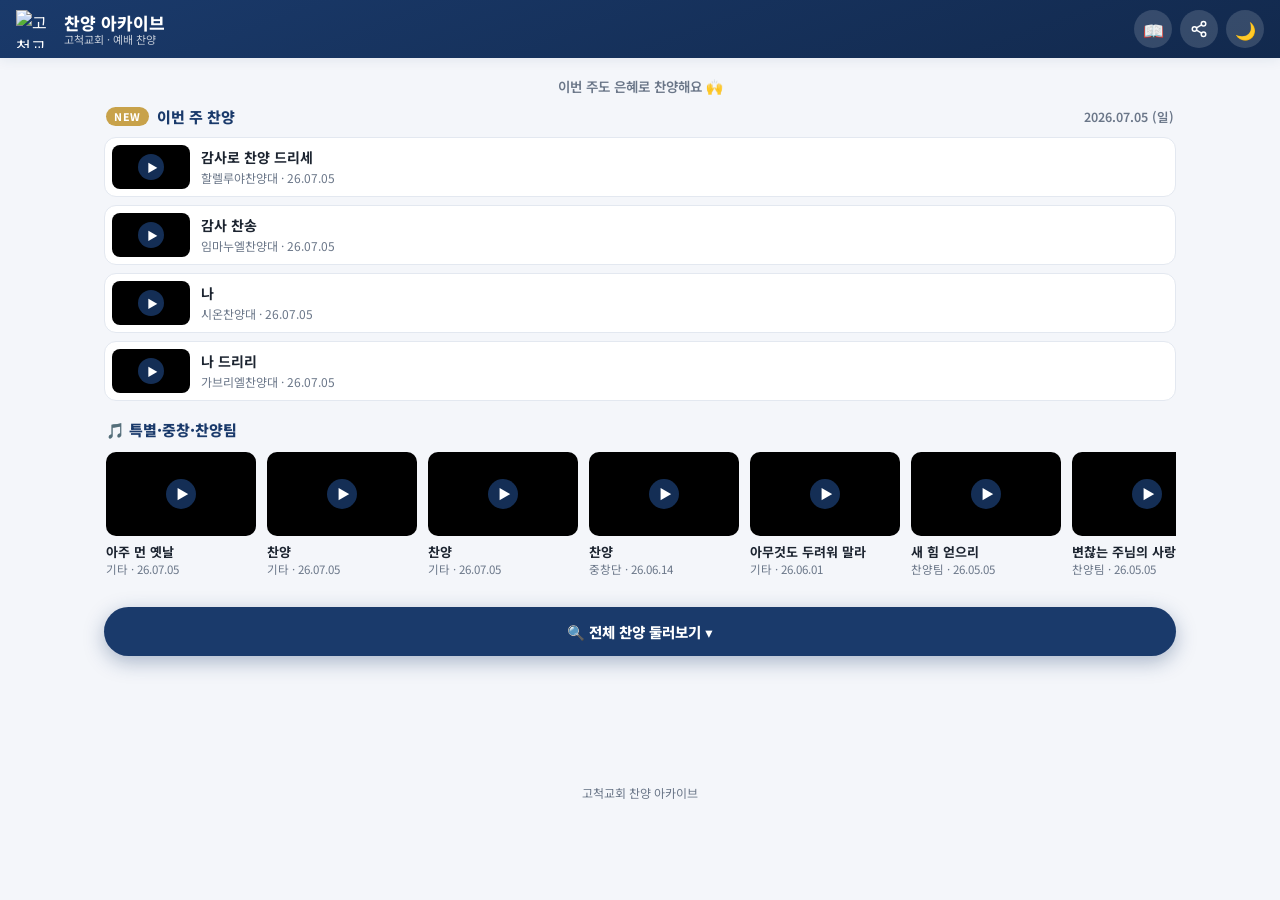
==== index.html @ 4b37e07a "찬양앱 아이콘 배경 연보라(#E5D9F5) 적용: 마크 유지+배경만 채움, 512/192, 링크 v=3" ====
<!DOCTYPE html>
<html lang="ko">
<head>
  <meta charset="UTF-8" />
  <meta name="viewport" content="width=device-width, initial-scale=1.0, viewport-fit=cover" />
  <script>
    (function () {
      try { if (localStorage.getItem("theme") === "dark") document.documentElement.classList.add("dark"); } catch (e) {}
    })();
  </script>
  <title>고척교회 찬양 아카이브</title>
  <meta name="description" content="고척교회 주일 예배 찬양 영상 아카이브 — 10년의 찬양을 한 곳에서" />

  <link rel="icon" href="favicon.png?v=3" />
  <link rel="apple-touch-icon" href="favicon.png?v=3" />
  <link rel="manifest" href="manifest.json?v=3" />
  <meta name="theme-color" content="#1a3a6b" />
  <meta name="mobile-web-app-capable" content="yes" />
  <meta name="apple-mobile-web-app-capable" content="yes" />
  <meta name="apple-mobile-web-app-title" content="찬양아카이브" />

  <meta property="og:type" content="website" />
  <meta property="og:title" content="찬양 아카이브 | 오직 성경, 말씀이 답이다!" />
  <meta property="og:description" content="주의 말씀은 내 발에 등이요 내 길에 빛이니이다" />
  <meta property="og:image" content="https://worship.onlybible.kr/og-cover.png?v=2" />
  <meta property="og:image:secure_url" content="https://worship.onlybible.kr/og-cover.png?v=2" />
  <meta property="og:image:type" content="image/png" />
  <meta property="og:image:width" content="1200" />
  <meta property="og:image:height" content="630" />
  <meta property="og:image:alt" content="고척교회 찬양 아카이브" />
  <meta property="og:url" content="https://worship.onlybible.kr/" />
  <meta property="og:site_name" content="고척교회 찬양 아카이브" />
  <meta name="twitter:card" content="summary_large_image" />

  <link rel="preconnect" href="https://fonts.googleapis.com" />
  <link href="https://fonts.googleapis.com/css2?family=Gowun+Batang:wght@400;700&family=Noto+Sans+KR:wght@300;400;500;700;800&display=swap" rel="stylesheet" />
  <link rel="stylesheet" href="style.css?v=20260708f" />
</head>
<body>
  <div id="splash">
    <div class="splash-inner">
      <img id="splash-logo" src="https://summer.onlybible.kr/logo3.png" alt="고척교회" />
      <div class="splash-title">고척교회 찬양 아카이브</div>
      <div class="splash-sub">오직 성경, 말씀이 답이다!</div>
      <div class="splash-ver">v1.52</div>
    </div>
  </div>
  <script>
    window.hideSplash = function () {
      var s = document.getElementById("splash");
      if (!s) return;
      s.classList.add("hide");
      setTimeout(function () { if (s && s.parentNode) s.parentNode.removeChild(s); }, 400);
    };
    setTimeout(window.hideSplash, 6000);
  </script>

  <header class="topbar">
    <div class="brand">
      <img src="https://summer.onlybible.kr/logo3.png" alt="고척교회" />
      <div class="brand-txt">
        <b>찬양 아카이브</b>
        <span>고척교회 · 예배 찬양</span>
      </div>
    </div>
    <div class="topbar-actions">
      <button id="goto-memorize" class="icon-btn" aria-label="성경말씀 암송으로 가기" title="성경말씀 암송으로 가기">📖</button>
      <button id="share-btn" class="icon-btn" aria-label="성경암송 앱 공유하기" title="성경말씀 암송 앱 공유하기">
        <svg width="18" height="18" viewBox="0 0 24 24" fill="none" stroke="currentColor" stroke-width="2" stroke-linecap="round" stroke-linejoin="round" aria-hidden="true">
          <circle cx="18" cy="5" r="3"></circle><circle cx="6" cy="12" r="3"></circle><circle cx="18" cy="19" r="3"></circle>
          <line x1="8.6" y1="13.5" x2="15.4" y2="17.5"></line><line x1="15.4" y1="6.5" x2="8.6" y2="10.5"></line>
        </svg>
      </button>
      <button id="theme-toggle" class="icon-btn" aria-label="야간 모드">🌙</button>
    </div>
  </header>

  <main id="app">
    <div id="home"></div>
    <button id="browse-toggle" class="browse-toggle">🔍 전체 찬양 둘러보기 ▾</button>
    <div id="browse" hidden>
      <div id="controls"></div>
      <div id="count" class="count-line"></div>
      <div id="grid" class="grid">
        <p class="loading">불러오는 중…</p>
      </div>
    </div>
  </main>

  <div id="player-modal" class="modal" hidden>
    <div class="modal-bg" data-close></div>
    <div class="modal-box">
      <button class="modal-x" data-close aria-label="닫기">✕</button>
      <div class="yt-wrap"><div class="yt-frame"><div id="yt-player"></div></div></div>
      <div class="pl-meta">
        <h3 id="pl-title">—</h3>
        <p id="pl-sub"></p>
      </div>
      <div class="pl-controls">
        <div class="pl-toggles">
          <button id="pl-repeat" class="pl-tog" aria-pressed="false">🔁 반복</button>
          <button id="pl-shuffle" class="pl-tog" aria-pressed="false">🔀 셔플</button>
        </div>
        <div class="pl-nav">
          <button id="pl-prev" class="pl-btn">⏮ 이전</button>
          <button id="pl-next" class="pl-btn">다음 ⏭</button>
        </div>
      </div>
    </div>
  </div>

  <footer class="foot">고척교회 찬양 아카이브</footer>

  <script>
    (function () {
      var btn = document.getElementById("theme-toggle");
      function sync() { btn.textContent = document.documentElement.classList.contains("dark") ? "☀️" : "🌙"; }
      btn.addEventListener("click", function () {
        var dark = document.documentElement.classList.toggle("dark");
        try { localStorage.setItem("theme", dark ? "dark" : "light"); } catch (e) {}
        sync();
      });
      sync();

      // 공유하기
      function toast(msg) {
        var t = document.createElement("div");
        t.className = "share-toast";
        t.textContent = msg;
        document.body.appendChild(t);
        requestAnimationFrame(function () { t.classList.add("show"); });
        setTimeout(function () { t.classList.remove("show"); setTimeout(function () { t.remove(); }, 300); }, 2000);
      }
      var goMem = document.getElementById("goto-memorize");
      if (goMem) goMem.addEventListener("click", function () { location.href = "https://gocheok.onlybible.kr/"; });
      var shareBtn = document.getElementById("share-btn");
      if (shareBtn) shareBtn.addEventListener("click", function () {
        var url = "https://gocheok.onlybible.kr/";
        var data = { title: "고척교회 성경말씀 암송", text: "말씀을 마음에 새겨요 — 함께 성경암송! 📖", url: url };
        if (navigator.share) {
          navigator.share(data).catch(function () {});
        } else if (navigator.clipboard && navigator.clipboard.writeText) {
          navigator.clipboard.writeText(url).then(function () { toast("링크가 복사되었어요! 📋"); }).catch(function () { window.prompt("이 링크를 복사하세요", url); });
        } else {
          window.prompt("이 링크를 복사하세요", url);
        }
      });
    })();
  </script>
  <script src="js/config.js?v=20260708f"></script>
  <script src="js/api.js?v=20260708f"></script>
  <script src="app.js?v=20260708f"></script>
</body>
</html>
---- style.css ----
/* 고척교회 찬양 아카이브 */
:root {
  --navy: #1a3a6b;
  --navy-d: #12294d;
  --gold: #c8a24a;
  --bg: #f4f6fa;
  --card: #ffffff;
  --ink: #1c2430;
  --sub: #6a7688;
  --line: #e3e8f0;
  --shadow: 0 2px 12px rgba(26, 58, 107, .08);
}
html.dark {
  --bg: #0f141c;
  --card: #182230;
  --ink: #e8edf5;
  --sub: #93a1b5;
  --line: #26313f;
  --shadow: 0 2px 12px rgba(0, 0, 0, .35);
}
* { box-sizing: border-box; margin: 0; padding: 0; }
html { overflow-x: hidden; }  /* 가로 넘침 방지 — body가 아닌 html에(삼성 sticky 헤더 안전) */
body {
  font-family: "Noto Sans KR", system-ui, sans-serif;
  background: var(--bg); color: var(--ink);
  -webkit-text-size-adjust: 100%;
  width: 100%; max-width: 100%;
}
img { max-width: 100%; display: block; }
button { font-family: inherit; cursor: pointer; }

/* ---------- 스플래시 ---------- */
#splash {
  position: fixed; inset: 0; z-index: 999;
  display: flex; align-items: center; justify-content: center;
  background: linear-gradient(160deg, var(--navy), var(--navy-d));
  transition: opacity .4s;
}
#splash.hide { opacity: 0; pointer-events: none; }
.splash-inner { text-align: center; color: #fff; }
/* 로고만 흰 배경(액자) 위에 */
#splash-logo {
  box-sizing: content-box; width: 84px; height: auto; padding: 16px; margin: 0 auto 20px;
  background: #fff; border-radius: 22px; box-shadow: 0 8px 24px rgba(0,0,0,.28);
  animation: pulse 2.4s ease-in-out infinite;
}
@keyframes pulse { 0%,100% { transform: scale(1); } 50% { transform: scale(1.07); } }
@media (prefers-reduced-motion: reduce) { #splash-logo { animation: none; } }
.splash-title { font-size: 20px; font-weight: 800; letter-spacing: .5px; }
.splash-sub { margin-top: 8px; font-size: 13px; opacity: .85; }
.splash-ver { margin-top: 22px; font-size: 11px; opacity: .5; }

/* ---------- 상단바 ---------- */
.topbar {
  position: sticky; top: 0; z-index: 40;
  display: flex; align-items: center; justify-content: space-between;
  gap: 12px; padding: 10px 16px;
  background: linear-gradient(160deg, var(--navy), var(--navy-d));
  color: #fff; box-shadow: var(--shadow);
}
.brand { display: flex; align-items: center; gap: 10px; min-width: 0; }
.brand img { width: 38px; height: 38px; object-fit: contain; }
.brand-txt { display: flex; flex-direction: column; line-height: 1.25; min-width: 0; }
.brand-txt b { font-size: 17px; font-weight: 800; }
.brand-txt span { font-size: 11px; opacity: .75; white-space: nowrap; overflow: hidden; text-overflow: ellipsis; }
.topbar-actions { display: flex; align-items: center; gap: 8px; flex: none; }
.icon-btn {
  background: rgba(255,255,255,.15); border: none; color: #fff;
  width: 38px; height: 38px; border-radius: 50%; font-size: 17px; flex: none;
  display: flex; align-items: center; justify-content: center;
}
.icon-btn:active { background: rgba(255,255,255,.28); }
/* 공유 완료 토스트 */
.share-toast {
  position: fixed; left: 50%; bottom: 84px; transform: translateX(-50%) translateY(10px);
  z-index: 400; background: var(--navy); color: #fff;
  padding: 11px 18px; border-radius: 999px; font-size: 13.5px; font-weight: 700;
  box-shadow: 0 6px 24px rgba(0,0,0,.3); opacity: 0; pointer-events: none;
  transition: opacity .25s, transform .25s; white-space: nowrap;
}
.share-toast.show { opacity: 1; transform: translateX(-50%) translateY(0); }

/* ---------- 컨트롤 ---------- */
#app { max-width: 1100px; margin: 0 auto; padding: 14px 14px 96px; }
#controls { display: flex; flex-direction: column; gap: 10px; }
.search-row input {
  width: 100%; padding: 12px 16px; font-size: 15px;
  border: 1.5px solid var(--line); border-radius: 12px;
  background: var(--card); color: var(--ink);
}
.search-row input:focus { outline: none; border-color: var(--navy); }
.tab-row { display: flex; gap: 8px; }
.tab {
  flex: 1; padding: 10px; font-size: 14px; font-weight: 700;
  border: 1.5px solid var(--line); border-radius: 10px;
  background: var(--card); color: var(--sub);
}
.tab.on { background: var(--navy); color: #fff; border-color: var(--navy); }
.fav-toggle {
  padding: 10px 14px; font-size: 13px; font-weight: 700;
  border: 1.5px solid var(--line); border-radius: 10px;
  background: var(--card); color: var(--sub); flex: none;
}
.fav-toggle.on { background: var(--gold); color: #fff; border-color: var(--gold); }
.chip-row { display: flex; flex-wrap: wrap; gap: 7px; }
.chip {
  padding: 7px 14px; font-size: 13px; border-radius: 20px;
  border: 1.5px solid var(--line); background: var(--card); color: var(--sub);
}
.chip.on { background: var(--navy); color: #fff; border-color: var(--navy); }
.sort-row { display: flex; justify-content: flex-end; }
.sort-row select {
  padding: 8px 12px; font-size: 13px; border-radius: 8px;
  border: 1.5px solid var(--line); background: var(--card); color: var(--ink);
}
/* 구분·찬양대·정렬 드롭다운 */
.filter-row { display: flex; gap: 8px; flex-wrap: wrap; }
.filter-row .sel {
  flex: 1; min-width: 100px; padding: 10px 12px; font-size: 13.5px; font-weight: 600;
  border: 1.5px solid var(--line); border-radius: 10px;
  background: var(--card); color: var(--ink); cursor: pointer;
}
.filter-row .sel:focus { outline: none; border-color: var(--navy); }
/* 기간(From ~ To) */
.period-row { display: flex; align-items: center; gap: 5px; }
.period-row .date {
  flex: 1; min-width: 0; padding: 9px 4px; font-size: 13px; font-weight: 600; text-align: center;
  border: 1.5px solid var(--line); border-radius: 10px;
  background: var(--card); color: var(--ink); font-family: inherit;
}
.period-row .date::-webkit-datetime-edit { text-align: center; }
.period-row .date:focus { outline: none; border-color: var(--navy); }
.period-row .tilde { color: var(--sub); font-weight: 700; flex: none; }
.period-row .period-all {
  flex: none; padding: 10px 14px; font-size: 12.5px; font-weight: 700;
  border: 1.5px solid var(--line); border-radius: 10px;
  background: var(--card); color: var(--sub); white-space: nowrap; cursor: pointer;
}
.period-row .period-all.on { background: var(--navy); color: #fff; border-color: var(--navy); }
html.dark .period-row .date::-webkit-calendar-picker-indicator { filter: invert(1); }
.count-line { margin: 14px 2px 8px; display: flex; align-items: center; justify-content: space-between; gap: 10px; }
.count-line .cnt-num { font-size: 13px; color: var(--sub); font-weight: 600; }
.count-line .cnt-right { display: flex; align-items: center; gap: 8px; }
.count-line .sort-sel { flex: none; width: auto; min-width: 0; padding: 7px 12px; font-size: 12.5px; }
.count-line .fav-toggle { padding: 7px 12px; font-size: 12.5px; }

/* 필터 트리거 버튼(탭하면 바텀시트) */
.filter-btn {
  flex: 1; min-width: 0; padding: 11px 12px; font-size: 13.5px; font-weight: 600;
  border: 1.5px solid var(--line); border-radius: 10px;
  background: var(--card); color: var(--ink); cursor: pointer;
  display: flex; align-items: center; justify-content: space-between; gap: 6px;
}
.filter-btn > span { overflow: hidden; text-overflow: ellipsis; white-space: nowrap; }
.filter-btn::after { content: "▾"; color: var(--sub); font-size: 11px; flex: none; }
.period-row .filter-btn { padding: 10px 8px; font-size: 12.5px; }
.count-line .sort-btn { flex: none; width: auto; padding: 7px 10px 7px 13px; font-size: 12.5px; }

/* 바텀시트 — flex로 하단 고정(절대배치 미사용: 기기 호환성 ↑) */
#sheet { position: fixed; inset: 0; z-index: 300; display: flex; flex-direction: column; justify-content: flex-end; }
#sheet .sheet-bg { position: absolute; inset: 0; background: rgba(0,0,0,.4); }
#sheet .sheet-panel {
  position: relative; z-index: 1; width: 100%;
  background: var(--card); border-radius: 22px 22px 0 0; overflow: hidden;
  max-height: 85vh; display: flex; flex-direction: column;
  box-shadow: 0 -12px 40px rgba(0,0,0,.32);
  padding-bottom: env(safe-area-inset-bottom, 0px);
}
.sheet-grip { width: 42px; height: 4px; border-radius: 3px; background: var(--line); margin: 10px auto 2px; }
.sheet-title { text-align: center; font-weight: 800; font-size: 15.5px; padding: 8px 16px; color: var(--ink); border-bottom: 1px solid var(--line); }
.sheet-list { flex: 1; min-height: 0; overflow-y: auto; padding: 6px 10px 16px; -webkit-overflow-scrolling: touch; }
.sheet-item {
  width: 100%; display: flex; align-items: center; justify-content: space-between;
  padding: 15px 14px; font-size: 16px; font-weight: 600;
  background: transparent; border: none; color: var(--ink); border-radius: 12px; cursor: pointer;
}
.sheet-item.on { background: rgba(26,58,107,.09); color: var(--navy); font-weight: 800; }
.sheet-item .chk { color: var(--navy); font-weight: 800; }
html.dark .sheet-item.on { background: rgba(255,255,255,.1); color: #a9c2ec; }
html.dark .sheet-item.on .chk { color: #a9c2ec; }

/* 기간 시트 */
.sheet-body { flex: 1; min-height: 0; overflow-y: auto; overflow-x: hidden; -webkit-overflow-scrolling: touch; padding: 4px 12px 10px; }
.psec-head { display: flex; align-items: center; justify-content: space-between; gap: 8px; margin: 10px 2px 9px; }
.period-sheet .psec-label { font-size: 14.5px; font-weight: 800; color: var(--ink); }
.ystep { display: flex; align-items: center; gap: 6px; flex: none; }
.ybtn {
  flex: none; width: 34px; height: 38px; font-size: 19px; font-weight: 800; line-height: 1;
  border: 1.5px solid var(--line); border-radius: 9px; background: var(--card); color: var(--navy); cursor: pointer;
  display: flex; align-items: center; justify-content: center;
}
.psel {
  flex: none; min-width: 90px; padding: 10px 30px 10px 12px; font-size: 14.5px; font-weight: 700;
  font-family: inherit; color: var(--ink); background-color: var(--card);
  border: 1.5px solid var(--line); border-radius: 10px; cursor: pointer; -webkit-appearance: none; appearance: none;
  background-image: url("data:image/svg+xml;utf8,<svg xmlns='http://www.w3.org/2000/svg' width='12' height='8' viewBox='0 0 12 8'><path d='M1 1l5 5 5-5' fill='none' stroke='%23888' stroke-width='2' stroke-linecap='round'/></svg>");
  background-repeat: no-repeat; background-position: right 10px center;
}
.psel:focus { outline: none; border-color: var(--navy); }
.pchip-grid { display: grid; grid-template-columns: repeat(6, minmax(0, 1fr)); gap: 5px; }
.pchip {
  padding: 11px 0; font-size: 12.5px; font-weight: 700; white-space: nowrap; overflow: hidden;
  border: 1.5px solid var(--line); border-radius: 9px; background: var(--card); color: var(--ink); cursor: pointer;
}
.pchip.on { background: var(--navy); color: #fff; border-color: var(--navy); }
.psep { height: 1px; background: var(--line); margin: 14px 0 2px; }
.sheet-foot { display: flex; gap: 10px; padding: 12px 14px; border-top: 1px solid var(--line); }
.sf-all { flex: 1; padding: 13px; border: 1.5px solid var(--line); border-radius: 12px; background: var(--card); color: var(--sub); font-weight: 700; font-size: 14px; cursor: pointer; }
.sf-apply { flex: 2; padding: 13px; border: none; border-radius: 12px; background: var(--navy); color: #fff; font-weight: 800; font-size: 15px; cursor: pointer; }
.play-all {
  background: var(--navy); color: #fff; border: none;
  padding: 6px 13px; border-radius: 999px; font-size: 12px; font-weight: 700;
  white-space: nowrap;
}

/* ---------- 매거진 홈(이번 주 / 최근 예배 찬양) ---------- */
#home { margin-bottom: 4px; }
.home-hello { text-align: center; font-size: 13.5px; color: var(--sub); font-weight: 600; margin: 4px 0 10px; }
.sec-head { display: flex; align-items: center; gap: 8px; font-size: 15px; font-weight: 800; color: var(--navy); margin: 18px 2px 10px; }
.sec-head.week { margin-top: 2px; }
.sec-head .sec-date { font-size: 12.5px; font-weight: 600; color: var(--sub); margin-left: auto; }
.week-badge { background: var(--gold); color: #fff; font-size: 10.5px; font-weight: 800; padding: 2px 8px; border-radius: 999px; letter-spacing: .5px; }
html.dark .sec-head { color: #cdd9f2; }
/* 이번 주 대표 카드 */
.hero-card {
  display: block; width: 100%; text-align: left; cursor: pointer; padding: 0; font-family: inherit;
  background: var(--card); border: 1px solid var(--line); border-radius: 16px; overflow: hidden;
  box-shadow: var(--shadow); transition: transform .12s, box-shadow .12s;
}
.hero-card:hover { transform: translateY(-2px); box-shadow: 0 8px 22px rgba(26,58,107,.16); }
.hero-thumb { position: relative; display: block; aspect-ratio: 16/9; background: #000; }
.hero-thumb img { width: 100%; height: 100%; object-fit: cover; display: block; }
.hero-play {
  position: absolute; inset: 0; margin: auto; width: 54px; height: 54px;
  display: flex; align-items: center; justify-content: center;
  background: rgba(26,58,107,.85); color: #fff; border-radius: 50%; font-size: 21px; padding-left: 3px;
}
.hero-body { display: block; padding: 12px 15px 14px; }
.hero-title { display: block; font-size: 16.5px; font-weight: 800; color: var(--ink); line-height: 1.35; }
.hero-sub { display: block; font-size: 13px; color: var(--sub); margin-top: 3px; }
/* 이번 주 나머지 곡(작은 행) */
.week-list { display: flex; flex-direction: column; gap: 8px; margin-top: 10px; }
.week-row {
  display: flex; align-items: center; gap: 11px; width: 100%; text-align: left; cursor: pointer;
  background: var(--card); border: 1px solid var(--line); border-radius: 12px; padding: 7px; font-family: inherit;
}
.week-row:hover { background: #f6f8fc; }
html.dark .week-row:hover { background: #1d2836; }
.hp-thumb { position: relative; flex: none; width: 78px; aspect-ratio: 16/9; border-radius: 8px; overflow: hidden; background: #000; display: block; }
.hp-thumb img { width: 100%; height: 100%; object-fit: cover; display: block; }
.hp-play { position: absolute; inset: 0; margin: auto; width: 26px; height: 26px; display: flex; align-items: center; justify-content: center; background: rgba(26,58,107,.8); color: #fff; border-radius: 50%; font-size: 11px; padding-left: 2px; }
.wr-body { flex: 1; min-width: 0; display: flex; flex-direction: column; gap: 2px; }
.wr-title { font-size: 14px; font-weight: 700; color: var(--ink); white-space: nowrap; overflow: hidden; text-overflow: ellipsis; }
.wr-sub { font-size: 12px; color: var(--sub); white-space: nowrap; overflow: hidden; text-overflow: ellipsis; }
/* 최근 예배 찬양 가로 스크롤 */
.hscroll { display: flex; gap: 11px; overflow-x: auto; padding: 2px 2px 8px; -webkit-overflow-scrolling: touch; scrollbar-width: none; }
.hscroll::-webkit-scrollbar { display: none; }
.mini-card { flex: none; width: 150px; text-align: left; cursor: pointer; background: transparent; border: none; padding: 0; font-family: inherit; }
.mini-card .hp-thumb { width: 150px; border-radius: 10px; }
.mini-card .hp-play { width: 30px; height: 30px; font-size: 13px; }
.mc-title { display: block; font-size: 13px; font-weight: 700; color: var(--ink); margin-top: 6px; white-space: nowrap; overflow: hidden; text-overflow: ellipsis; }
.mc-sub { display: block; font-size: 11.5px; color: var(--sub); white-space: nowrap; overflow: hidden; text-overflow: ellipsis; }
/* 전체 둘러보기 토글 — 홈에선 하단 고정 pill로 항상 보이게 */
.browse-toggle {
  position: sticky; bottom: 12px; z-index: 50;
  display: block; width: 100%; margin: 22px 0 8px; padding: 14px;
  background: var(--navy); color: #fff; border: none; border-radius: 999px;
  font-size: 14.5px; font-weight: 800; cursor: pointer; font-family: inherit;
  box-shadow: 0 6px 20px rgba(26,58,107,.34);
}
.browse-toggle:hover { background: var(--navy-d); }
body.browse-open .browse-toggle { position: static; box-shadow: none; background: var(--card); color: var(--navy); border: 1.5px dashed var(--line); }
html.dark body.browse-open .browse-toggle { color: #cdd9f2; }
/* 홈 모드에서는 '선택 듣기' 바 숨김 */
body:not(.browse-open) #selbar { display: none !important; }

/* ---------- 목록(가로형 카드) ---------- */
.grid { display: grid; gap: 10px; grid-template-columns: minmax(0, 1fr); }
@media (min-width: 780px) { .grid { grid-template-columns: minmax(0, 1fr) minmax(0, 1fr); } }
.loading, .empty { grid-column: 1 / -1; text-align: center; padding: 50px 0; color: var(--sub); }
.card {
  display: flex; align-items: center; gap: 12px; padding: 8px; min-width: 0; max-width: 100%; overflow: hidden;
  background: var(--card); border-radius: 12px;
  box-shadow: var(--shadow); cursor: pointer;
  transition: transform .12s, box-shadow .12s;
}
.card:hover { transform: translateY(-1px); box-shadow: 0 4px 14px rgba(26,58,107,.14); }
.card.unsel { opacity: .45; }
/* 왼쪽 작은 썸네일 */
.thumb {
  position: relative; flex: none; width: clamp(104px, 32vw, 140px);
  aspect-ratio: 16/9; background: #000; border-radius: 8px; overflow: hidden;
}
.thumb img { width: 100%; height: 100%; object-fit: cover; }
.play-ov {
  position: absolute; inset: 0; margin: auto; width: 38px; height: 38px;
  display: flex; align-items: center; justify-content: center;
  background: rgba(26,58,107,.82); color: #fff; border-radius: 50%;
  font-size: 16px; opacity: 0; transition: opacity .15s;
}
.card:hover .play-ov { opacity: 1; }
/* 텍스트 3줄 */
.c-body { flex: 1; min-width: 0; display: flex; flex-direction: column; justify-content: center; gap: 3px; }
.c-title { font-size: 15px; font-weight: 700; line-height: 1.3; white-space: nowrap; overflow: hidden; text-overflow: ellipsis; }
.c-sub { font-size: 12.5px; color: var(--sub); white-space: nowrap; overflow: hidden; text-overflow: ellipsis; }
.c-meta { font-size: 11.5px; color: var(--sub); white-space: nowrap; overflow: hidden; text-overflow: ellipsis; }
.c-cat {
  display: inline-block; padding: 1px 7px; border-radius: 10px;
  background: rgba(26,58,107,.1); color: var(--navy); font-weight: 700; font-size: 11px;
}
html.dark .c-cat { background: rgba(255,255,255,.1); color: #a9c2ec; }
/* 오른쪽 액션(선택 체크 + 즐겨찾기) */
.c-actions { flex: none; display: flex; flex-direction: column; align-items: center; justify-content: center; gap: 8px; padding: 0 2px; }
.c-actions .pick-cb { width: 20px; height: 20px; cursor: pointer; accent-color: var(--gold); }
.c-actions .star { background: transparent; border: none; font-size: 20px; line-height: 1; color: var(--sub); cursor: pointer; padding: 0; }
.c-actions .star.on { color: var(--gold); }

/* ---------- 플레이어 모달 ---------- */
.modal { position: fixed; inset: 0; z-index: 200; display: flex; align-items: center; justify-content: center; }
.modal[hidden] { display: none; }
.modal-bg { position: absolute; inset: 0; background: rgba(0,0,0,.72); }
.modal-box {
  position: relative; width: min(880px, 94vw); max-height: 92vh; overflow-y: auto;
  background: var(--card); border-radius: 16px; box-shadow: 0 10px 40px rgba(0,0,0,.4);
}
.modal-x {
  position: absolute; right: 10px; top: 10px; z-index: 2;
  background: rgba(0,0,0,.5); border: none; color: #fff;
  width: 34px; height: 34px; border-radius: 50%; font-size: 15px;
}
/* 동영상 베이지 매트 액자 */
.yt-wrap { background: #f1ead9; padding: 7px; border-radius: 16px 16px 0 0; }
.yt-frame {
  position: relative; aspect-ratio: 16/9; background: #000;
  border-radius: 8px; overflow: hidden;
  box-shadow: 0 4px 14px rgba(0,0,0,.28), inset 0 0 0 0.5px rgba(0,0,0,.12);
}
.yt-frame #yt-player, .yt-frame iframe {
  position: absolute; inset: 0; width: 100% !important; height: 100% !important; border: 0;
}
@media (max-width: 480px) { .yt-wrap { padding: 5px; } }
.pl-meta { padding: 14px 18px 6px; }
.pl-meta h3 { font-size: 17px; font-weight: 800; line-height: 1.4; }
.pl-meta p { margin-top: 5px; font-size: 13px; color: var(--sub); }
.pl-controls { display: flex; flex-direction: column; gap: 12px; padding: 12px 16px 20px; }
.pl-toggles { display: flex; align-items: center; justify-content: center; gap: 8px; flex-wrap: wrap; }
.pl-nav { display: flex; gap: 10px; }
.pl-btn {
  flex: 1; text-align: center;
  padding: 13px 14px; font-size: 15px; font-weight: 800;
  border: none; border-radius: 12px; cursor: pointer;
  background: var(--navy); color: #fff;
  box-shadow: 0 2px 8px rgba(26,58,107,.22);
  transition: opacity .15s, transform .08s, background .15s;
}
.pl-btn:hover:not(:disabled) { opacity: .92; }
.pl-btn:active:not(:disabled) { transform: scale(.98); }
.pl-btn:disabled { background: var(--line); color: var(--sub); box-shadow: none; cursor: default; }
html.dark .pl-btn:disabled { background: #2a3646; }
.pl-auto { font-size: 13px; color: var(--sub); display: flex; align-items: center; gap: 5px; }
.pl-auto input { width: 16px; height: 16px; accent-color: var(--navy); }
.pl-tog {
  padding: 8px 14px; font-size: 12.5px; font-weight: 700;
  border: 1.5px solid transparent; border-radius: 999px;
  background: rgba(26,58,107,.09); color: var(--navy); cursor: pointer;
  transition: background .15s, color .15s;
}
html.dark .pl-tog { background: rgba(255,255,255,.1); color: #a9c2ec; }
.pl-tog.on { background: var(--gold); color: #fff; border-color: var(--gold); }

/* ---------- 선택 바(여러 곡 담아 듣기) ---------- */
#selbar {
  position: fixed; left: 50%; transform: translateX(-50%);
  bottom: 16px; z-index: 150;
  display: flex; align-items: center; gap: 12px;
  padding: 10px 12px 10px 18px; border-radius: 999px;
  background: var(--navy); color: #fff;
  box-shadow: 0 6px 24px rgba(0,0,0,.3);
  max-width: 94vw;
}
#selbar .sb-count { font-size: 14px; font-weight: 700; white-space: nowrap; }
#selbar .sb-play {
  background: var(--gold); color: #fff; border: none;
  padding: 10px 18px; border-radius: 999px; font-size: 14px; font-weight: 800; white-space: nowrap;
}
#selbar .sb-clear {
  background: rgba(255,255,255,.15); color: #fff; border: none;
  padding: 10px 14px; border-radius: 999px; font-size: 13px; white-space: nowrap;
}
#selbar .sb-toggle {
  background: rgba(255,255,255,.15); color: #fff; border: none;
  padding: 10px 14px; border-radius: 999px; font-size: 13px; font-weight: 700; white-space: nowrap;
}
#selbar .sb-play:disabled { opacity: .4; }

/* ---------- 푸터 ---------- */
.foot { text-align: center; padding: 24px 16px 40px; font-size: 12px; color: var(--sub); }
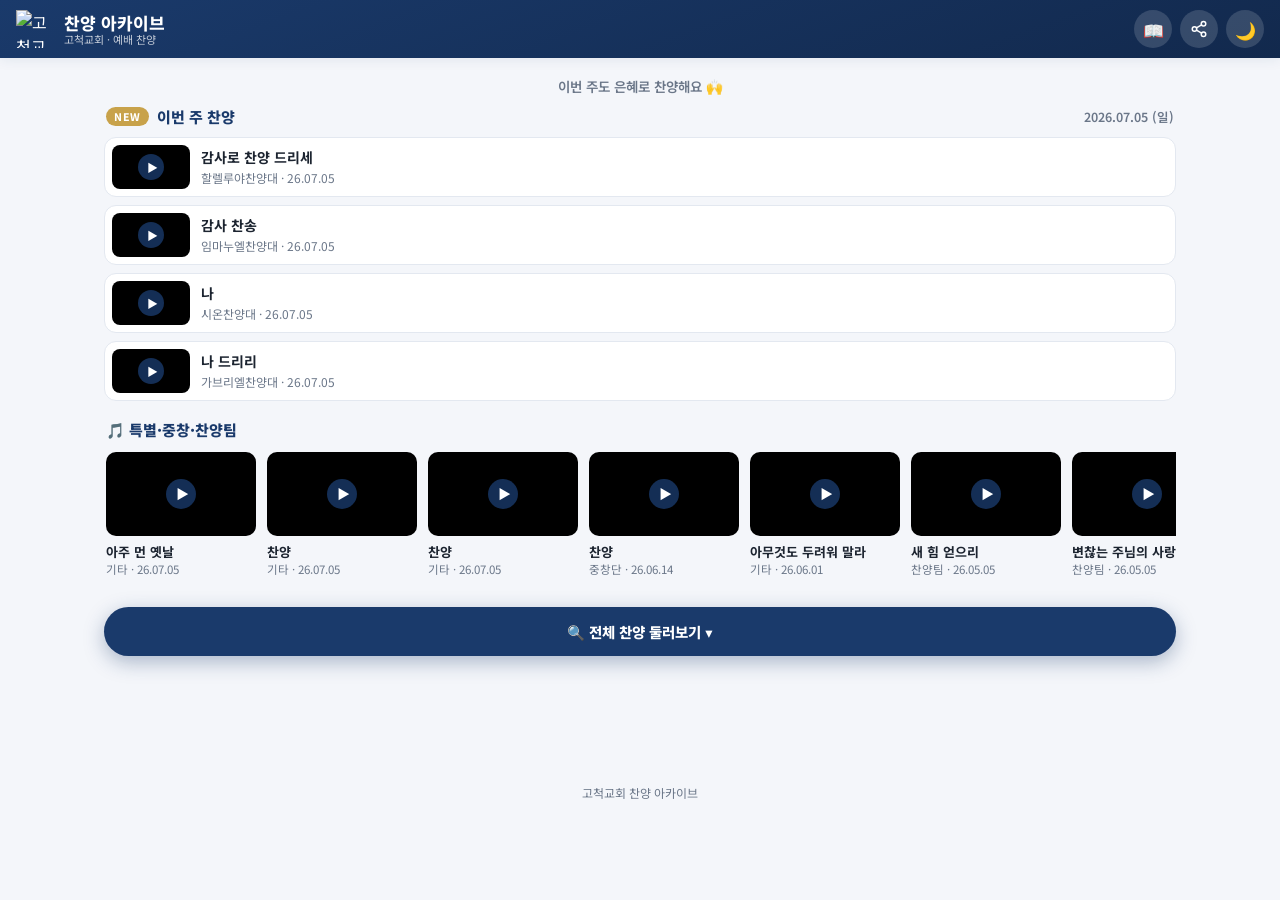
==== commit 8e66cf70: "찬양앱 캐시태그 실제 갱신(config.js 새 백엔드 강제 로드) — 20260708f→20260709a" ====
--- a/index.html
+++ b/index.html
@@ -34,7 +34,7 @@
 
   <link rel="preconnect" href="https://fonts.googleapis.com" />
   <link href="https://fonts.googleapis.com/css2?family=Gowun+Batang:wght@400;700&family=Noto+Sans+KR:wght@300;400;500;700;800&display=swap" rel="stylesheet" />
-  <link rel="stylesheet" href="style.css?v=20260708f" />
+  <link rel="stylesheet" href="style.css?v=20260709a" />
 </head>
 <body>
   <div id="splash">
@@ -42,7 +42,7 @@
       <img id="splash-logo" src="https://summer.onlybible.kr/logo3.png" alt="고척교회" />
       <div class="splash-title">고척교회 찬양 아카이브</div>
       <div class="splash-sub">오직 성경, 말씀이 답이다!</div>
-      <div class="splash-ver">v1.52</div>
+      <div class="splash-ver">v1.53</div>
     </div>
   </div>
   <script>
@@ -147,8 +147,8 @@
       });
     })();
   </script>
-  <script src="js/config.js?v=20260708f"></script>
-  <script src="js/api.js?v=20260708f"></script>
-  <script src="app.js?v=20260708f"></script>
+  <script src="js/config.js?v=20260709a"></script>
+  <script src="js/api.js?v=20260709a"></script>
+  <script src="app.js?v=20260709a"></script>
 </body>
 </html>
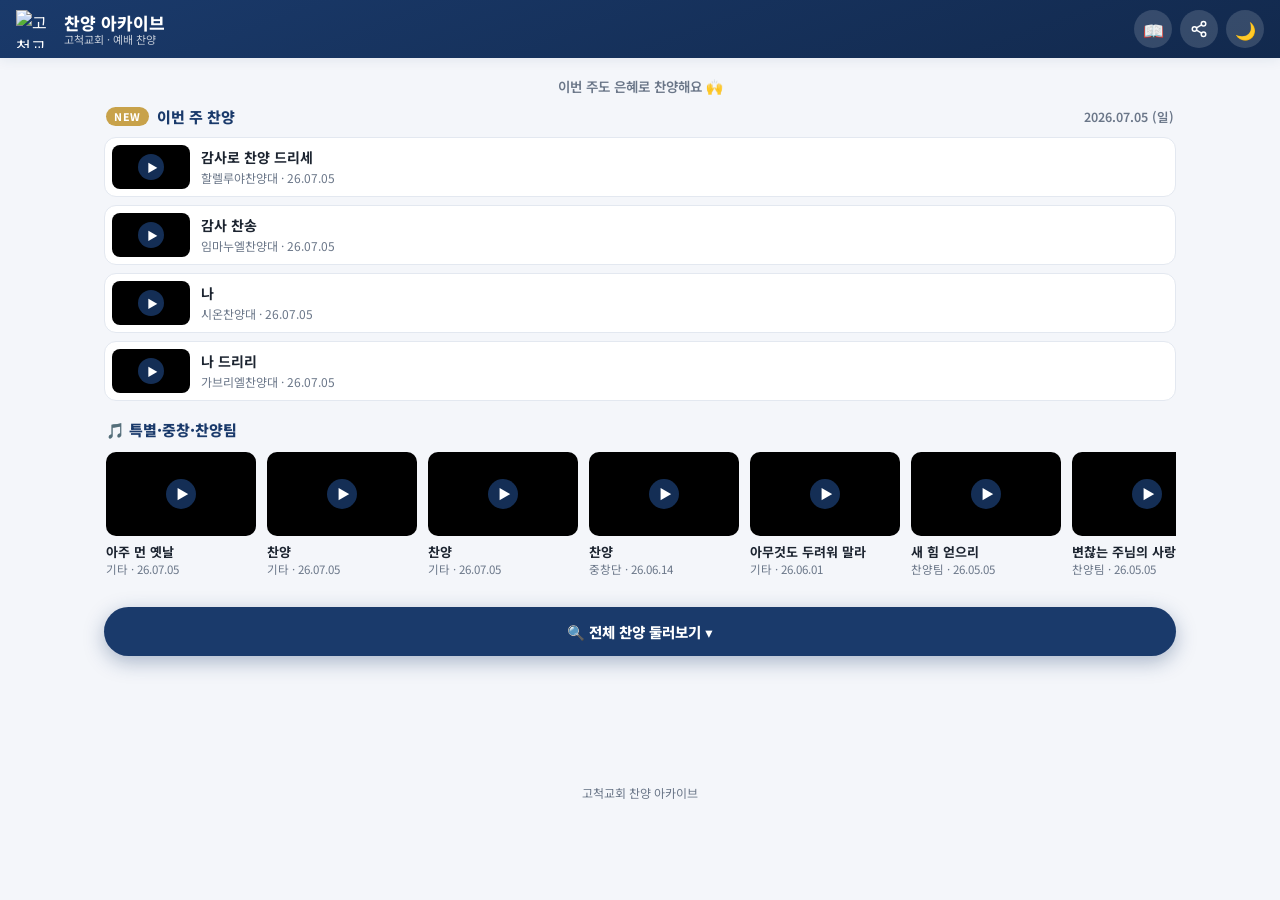
==== commit c3e33ca5: "찬양앱 초기 로딩 개선: getSongs 캐시-우선(stale-while-revalidate) - 접속 시 localStorage 캐시(praise_songs_cache_v1)가 " ====
--- a/index.html
+++ b/index.html
@@ -149,6 +149,6 @@
   </script>
   <script src="js/config.js?v=20260709a"></script>
   <script src="js/api.js?v=20260709a"></script>
-  <script src="app.js?v=20260709a"></script>
+  <script src="app.js?v=20260710a"></script>
 </body>
 </html>
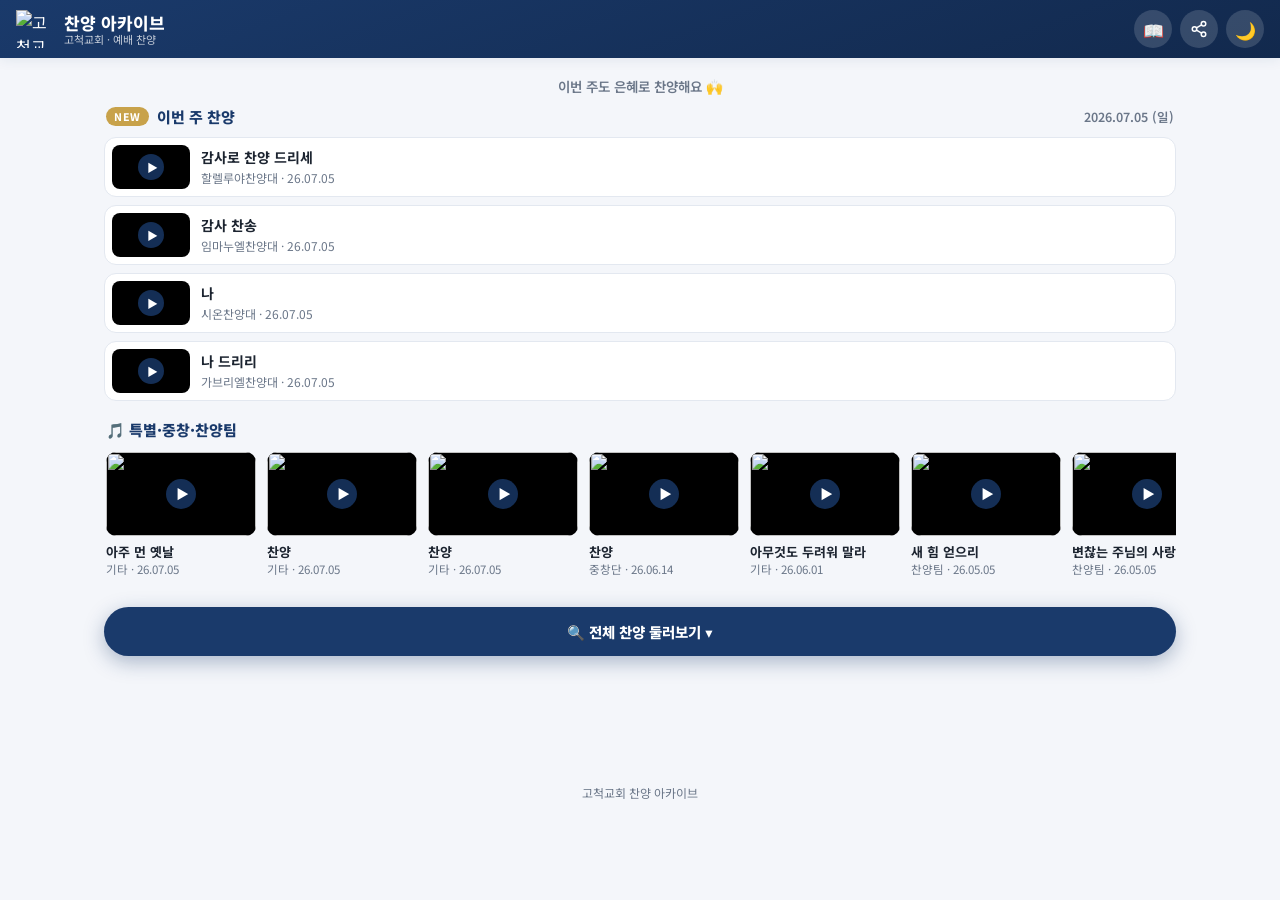
==== commit c16c82b4: "feat: 선택 곡을 유튜브에서 이어듣기 — '▶ 유튜브로' 버튼(watch_videos, 최대 50곡) - 프리미엄 사용자는 유튜브 앱에서 백그라운드 재생 가능 - 캐시태그 ap" ====
--- a/index.html
+++ b/index.html
@@ -34,7 +34,7 @@
 
   <link rel="preconnect" href="https://fonts.googleapis.com" />
   <link href="https://fonts.googleapis.com/css2?family=Gowun+Batang:wght@400;700&family=Noto+Sans+KR:wght@300;400;500;700;800&display=swap" rel="stylesheet" />
-  <link rel="stylesheet" href="style.css?v=20260709a" />
+  <link rel="stylesheet" href="style.css?v=20260724a" />
 </head>
 <body>
   <div id="splash">
@@ -42,7 +42,7 @@
       <img id="splash-logo" src="https://summer.onlybible.kr/logo3.png" alt="고척교회" />
       <div class="splash-title">고척교회 찬양 아카이브</div>
       <div class="splash-sub">오직 성경, 말씀이 답이다!</div>
-      <div class="splash-ver">v1.53</div>
+      <div class="splash-ver">v1.54</div>
     </div>
   </div>
   <script>
@@ -149,6 +149,6 @@
   </script>
   <script src="js/config.js?v=20260709a"></script>
   <script src="js/api.js?v=20260709a"></script>
-  <script src="app.js?v=20260710a"></script>
+  <script src="app.js?v=20260724a"></script>
 </body>
 </html>
--- a/style.css
+++ b/style.css
@@ -392,6 +392,8 @@
   padding: 10px 14px; border-radius: 999px; font-size: 13px; font-weight: 700; white-space: nowrap;
 }
 #selbar .sb-play:disabled { opacity: .4; }
+/* 유튜브로 이어듣기(프리미엄 백그라운드 재생용) — 유튜브 레드 */
+#selbar .sb-yt { background: #cc0000; padding: 10px 14px; }
 
 /* ---------- 푸터 ---------- */
 .foot { text-align: center; padding: 24px 16px 40px; font-size: 12px; color: var(--sub); }
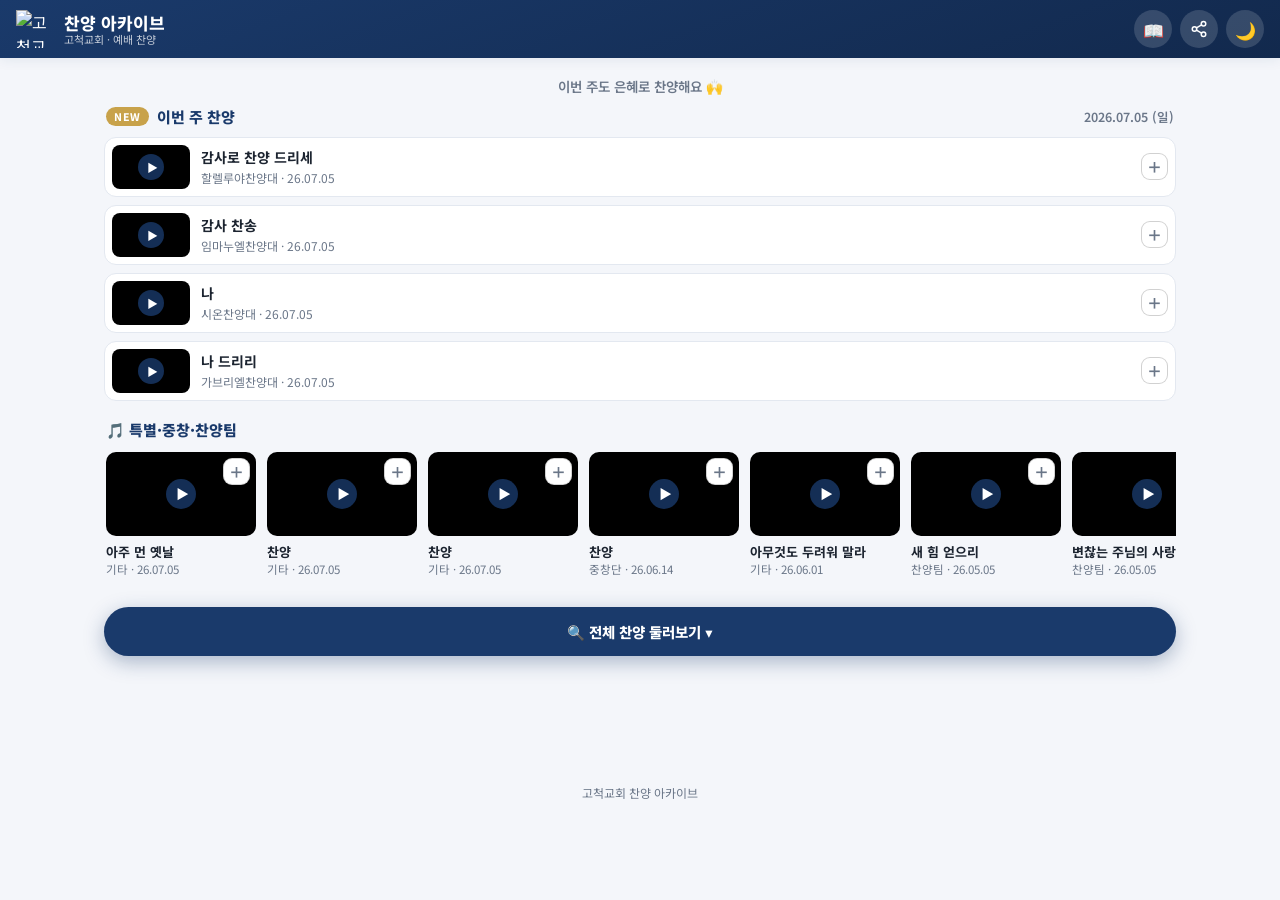
==== commit 28107c32: "fix/feat: 선택바 화면 이탈 수정 + 홈에서 곡 담기 + 스플래시 최소 2초 - 선택바: 좁은 화면 압축(패딩·폰트 축소), '▶ 유튜브로'→'▶ 유튜브' - 홈(이번 주 " ====
--- a/index.html
+++ b/index.html
@@ -34,7 +34,7 @@
 
   <link rel="preconnect" href="https://fonts.googleapis.com" />
   <link href="https://fonts.googleapis.com/css2?family=Gowun+Batang:wght@400;700&family=Noto+Sans+KR:wght@300;400;500;700;800&display=swap" rel="stylesheet" />
-  <link rel="stylesheet" href="style.css?v=20260724a" />
+  <link rel="stylesheet" href="style.css?v=20260724b" />
 </head>
 <body>
   <div id="splash">
@@ -42,10 +42,11 @@
       <img id="splash-logo" src="https://summer.onlybible.kr/logo3.png" alt="고척교회" />
       <div class="splash-title">고척교회 찬양 아카이브</div>
       <div class="splash-sub">오직 성경, 말씀이 답이다!</div>
-      <div class="splash-ver">v1.54</div>
+      <div class="splash-ver">v1.55</div>
     </div>
   </div>
   <script>
+    window.__splashStart = Date.now(); // 최소 노출 시간 계산용
     window.hideSplash = function () {
       var s = document.getElementById("splash");
       if (!s) return;
@@ -149,6 +150,6 @@
   </script>
   <script src="js/config.js?v=20260709a"></script>
   <script src="js/api.js?v=20260709a"></script>
-  <script src="app.js?v=20260724a"></script>
+  <script src="app.js?v=20260724b"></script>
 </body>
 </html>
--- a/style.css
+++ b/style.css
@@ -369,7 +369,7 @@
 .pl-tog.on { background: var(--gold); color: #fff; border-color: var(--gold); }
 
 /* ---------- 선택 바(여러 곡 담아 듣기) ---------- */
-#selbar {
+#selbar, #homebar {
   position: fixed; left: 50%; transform: translateX(-50%);
   bottom: 16px; z-index: 150;
   display: flex; align-items: center; gap: 12px;
@@ -378,8 +378,8 @@
   box-shadow: 0 6px 24px rgba(0,0,0,.3);
   max-width: 94vw;
 }
-#selbar .sb-count { font-size: 14px; font-weight: 700; white-space: nowrap; }
-#selbar .sb-play {
+#selbar .sb-count, #homebar .sb-count { font-size: 14px; font-weight: 700; white-space: nowrap; }
+#selbar .sb-play, #homebar .sb-play {
   background: var(--gold); color: #fff; border: none;
   padding: 10px 18px; border-radius: 999px; font-size: 14px; font-weight: 800; white-space: nowrap;
 }
@@ -387,13 +387,33 @@
   background: rgba(255,255,255,.15); color: #fff; border: none;
   padding: 10px 14px; border-radius: 999px; font-size: 13px; white-space: nowrap;
 }
-#selbar .sb-toggle {
+#selbar .sb-toggle, #homebar .sb-toggle {
   background: rgba(255,255,255,.15); color: #fff; border: none;
   padding: 10px 14px; border-radius: 999px; font-size: 13px; font-weight: 700; white-space: nowrap;
 }
-#selbar .sb-play:disabled { opacity: .4; }
+#selbar .sb-play:disabled, #homebar .sb-play:disabled { opacity: .4; }
 /* 유튜브로 이어듣기(프리미엄 백그라운드 재생용) — 유튜브 레드 */
-#selbar .sb-yt { background: #cc0000; padding: 10px 14px; }
+#selbar .sb-yt, #homebar .sb-yt { background: #cc0000; padding: 10px 14px; }
+/* 홈 선택바: 둘러보기 선택바가 열려 있으면 숨긴다(중복 방지) */
+body.browse-open #homebar { display: none !important; }
+/* 좁은 화면에서 선택바가 잘리지 않게 압축 */
+@media (max-width: 480px) {
+  #selbar, #homebar { gap: 7px; padding: 8px 10px; bottom: 12px; max-width: 96vw; }
+  #selbar .sb-toggle, #homebar .sb-toggle { font-size: 12px; padding: 8px 10px; }
+  #selbar .sb-play, #homebar .sb-play { font-size: 12.5px; padding: 8px 11px; }
+  #selbar .sb-yt, #homebar .sb-yt { padding: 8px 9px; }
+  #selbar .sb-count, #homebar .sb-count { font-size: 12.5px; }
+}
+/* 홈 카드 '담기' 토글 */
+.hpick {
+  flex-shrink: 0; width: 27px; height: 27px; border-radius: 9px;
+  border: 1.5px solid rgba(0,0,0,.18); background: #fff; color: var(--sub);
+  display: inline-flex; align-items: center; justify-content: center;
+  font-size: 15px; font-weight: 800; line-height: 1;
+}
+.hpick.on { background: var(--gold); border-color: var(--gold); color: #fff; }
+.mini-card { position: relative; }
+.mini-card .hpick { position: absolute; top: 6px; right: 6px; box-shadow: 0 1px 6px rgba(0,0,0,.2); }
 
 /* ---------- 푸터 ---------- */
 .foot { text-align: center; padding: 24px 16px 40px; font-size: 12px; color: var(--sub); }
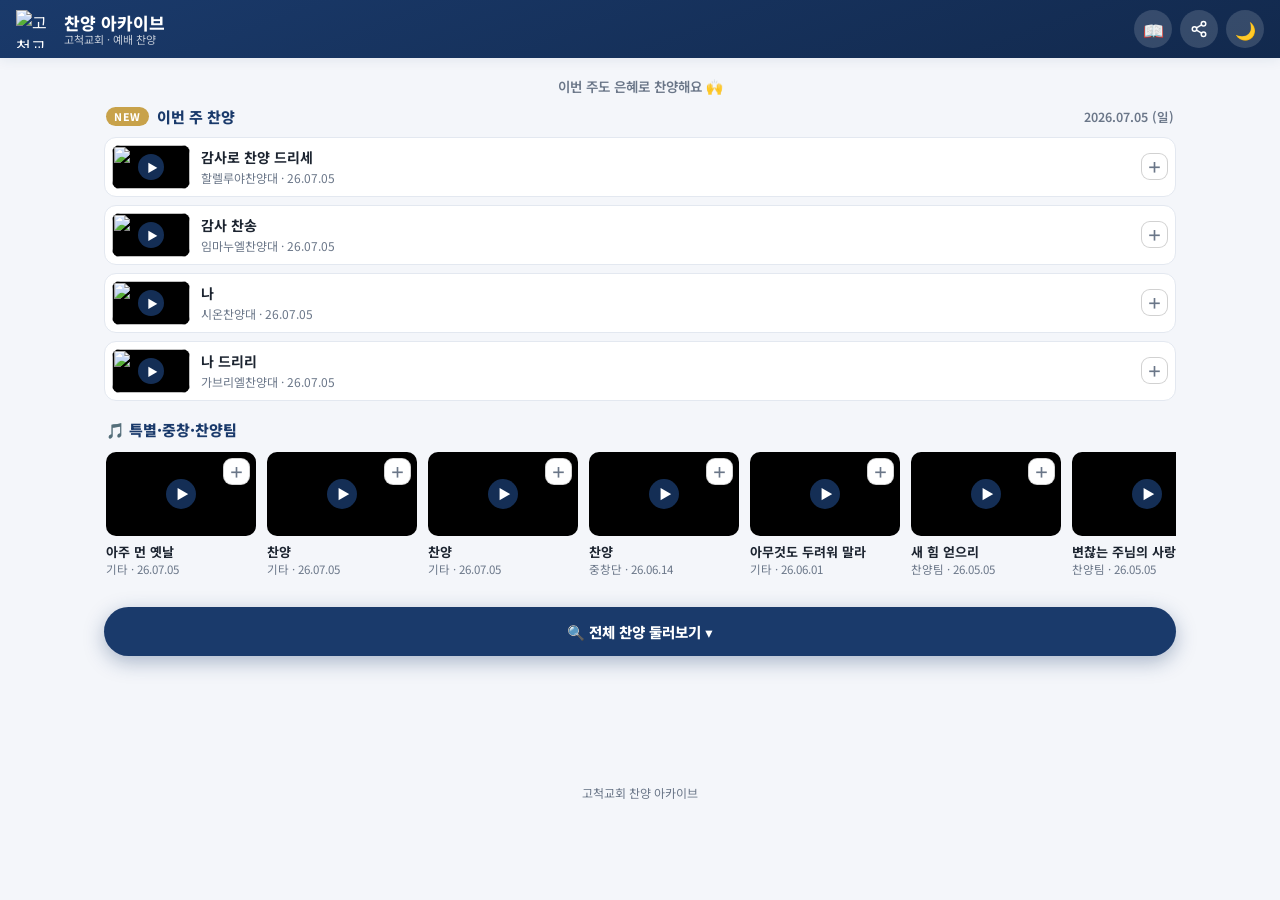
==== commit 58379cd4: "fix(다크모드): 삼성 인터넷에서 색이 뒤바뀌던 것을 고친다 이 앱은 시스템 다크 모드를 따라가지 않고 🌙 버튼의 .dark 클래스로 손수 관리하는데(style.css에 @med" ====
--- a/index.html
+++ b/index.html
@@ -15,6 +15,12 @@
   <link rel="apple-touch-icon" href="favicon.png?v=3" />
   <link rel="manifest" href="manifest.json?v=3" />
   <meta name="theme-color" content="#1a3a6b" />
+  <!-- 이 앱은 시스템 다크 모드를 따라가지 않고 🌙 버튼의 .dark 클래스로 손수 정한다
+       (style.css에 @media(prefers-color-scheme) 대응 없음). 그런데 color-scheme
+       선언이 아예 없으면 삼성 인터넷 등이 시스템이 다크일 때 페이지를 제 나름대로
+       탈색·반전시킨다 — "light"로 "다크 지원 안 함"을 분명히 해 그걸 막는다
+       (2026-09-03, bible-memorize-church-app-v2 에서 같은 증상을 고치며 함께 적용). -->
+  <meta name="color-scheme" content="light" />
   <meta name="mobile-web-app-capable" content="yes" />
   <meta name="apple-mobile-web-app-capable" content="yes" />
   <meta name="apple-mobile-web-app-title" content="찬양아카이브" />
@@ -34,7 +40,7 @@
 
   <link rel="preconnect" href="https://fonts.googleapis.com" />
   <link href="https://fonts.googleapis.com/css2?family=Gowun+Batang:wght@400;700&family=Noto+Sans+KR:wght@300;400;500;700;800&display=swap" rel="stylesheet" />
-  <link rel="stylesheet" href="style.css?v=20260724b" />
+  <link rel="stylesheet" href="style.css?v=20260903a" />
 </head>
 <body>
   <div id="splash">
--- a/style.css
+++ b/style.css
@@ -1,5 +1,10 @@
 /* 고척교회 찬양 아카이브 */
 :root {
+  /* index.html의 <meta color-scheme>은 첫 로딩(밝게가 기본)만 잡아 준다.
+     .dark 는 자바스크립트가 나중에 붙이므로, 켜졌을 때 스크롤바 등 브라우저
+     기본 UI도 같이 어두워지게 CSS 쪽에서도 짝을 맞춘다(2026-09-03,
+     bible-memorize-church-app-v2 에서 삼성 인터넷 강제 반전을 고치며 함께 적용). */
+  color-scheme: light;
   --navy: #1a3a6b;
   --navy-d: #12294d;
   --gold: #c8a24a;
@@ -11,6 +16,7 @@
   --shadow: 0 2px 12px rgba(26, 58, 107, .08);
 }
 html.dark {
+  color-scheme: dark;
   --bg: #0f141c;
   --card: #182230;
   --ink: #e8edf5;
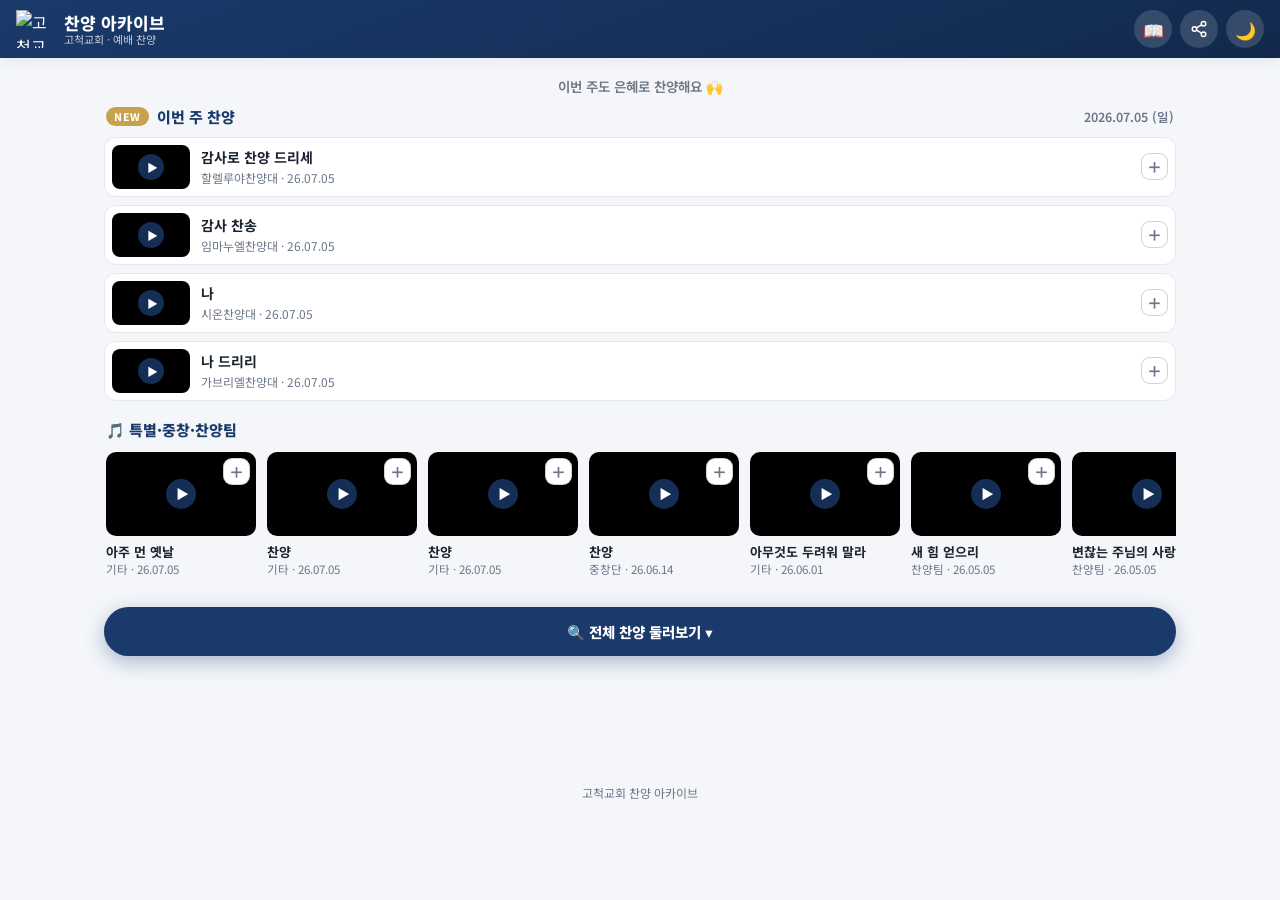
==== commit 922a3ade: "feat(딥링크): ?song=<id> 로 그 곡 하나를 바로 연다 성경암송 앱의 「오늘의 찬양」이 이리로 보낸다. 전체(ALL)에서 찾고 큐에는 그 한 곡만 넣는다 — 끝나면 조" ====
--- a/index.html
+++ b/index.html
@@ -156,6 +156,6 @@
   </script>
   <script src="js/config.js?v=20260709a"></script>
   <script src="js/api.js?v=20260709a"></script>
-  <script src="app.js?v=20260724b"></script>
+  <script src="app.js?v=20260923a"></script>
 </body>
 </html>
